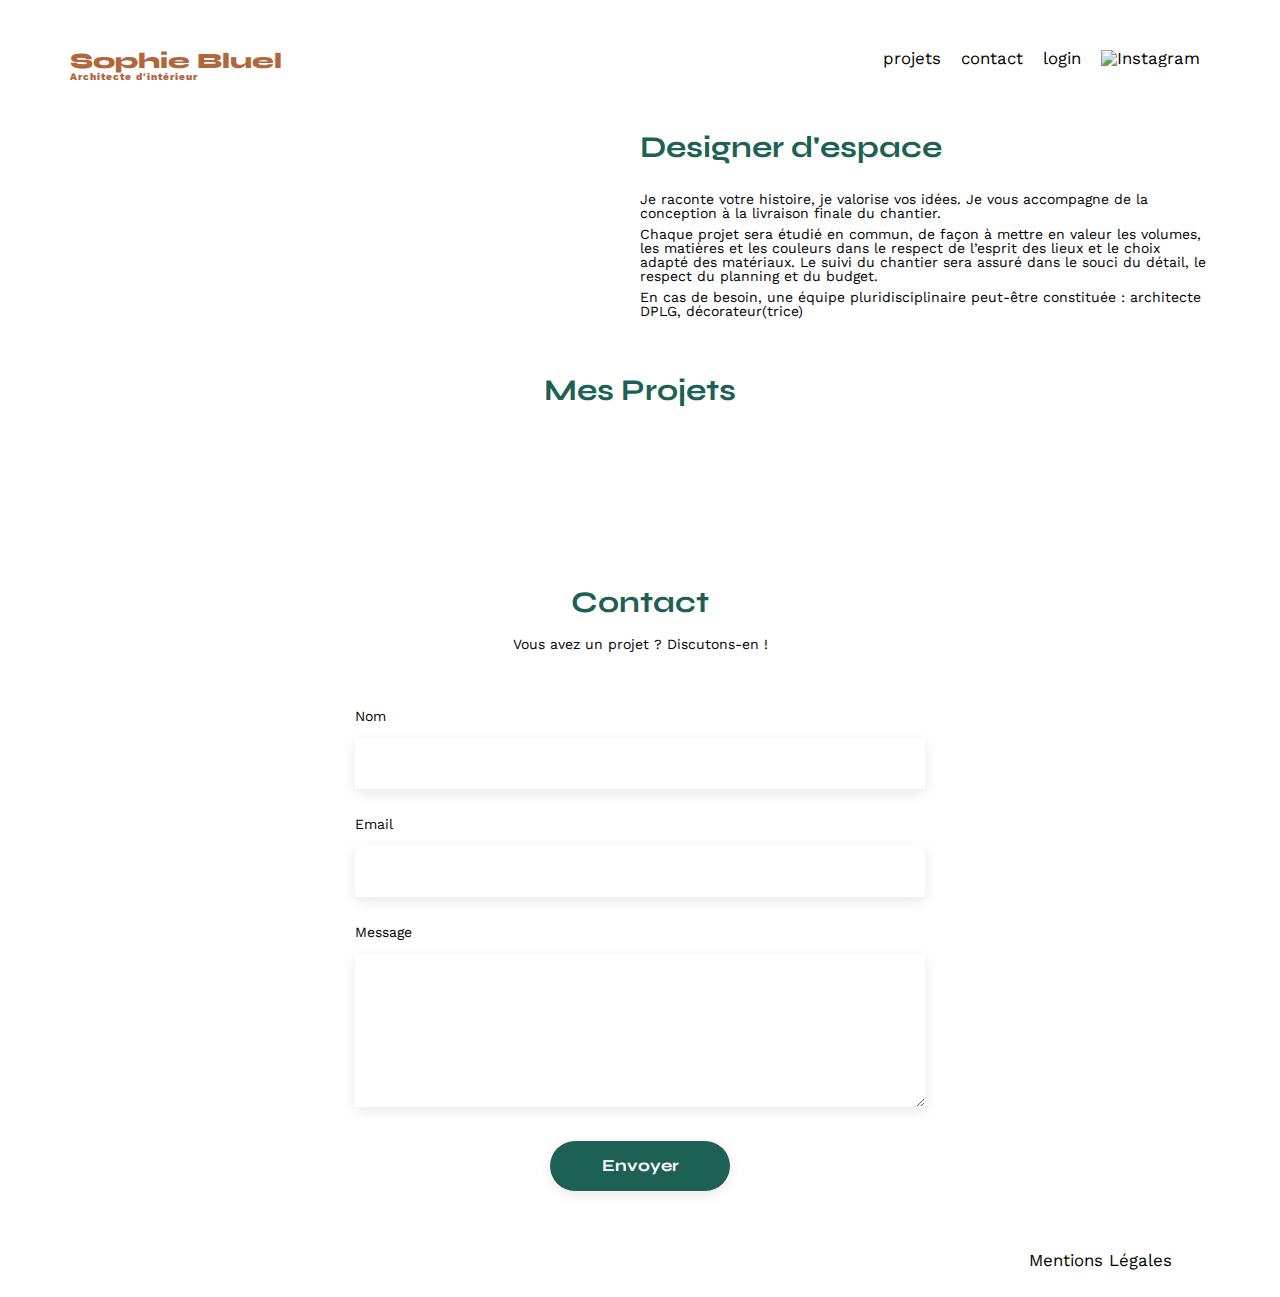
==== FrontEnd/index.html @ e888a5dd "'first commit" ====
<!DOCTYPE html>
<html lang="fr">
<head>
	<meta charset="UTF-8">
	<title>Sophie Bluel - Architecte d'intérieur</title>
	<meta name="viewport" content="width=device-width, initial-scale=1.0">
	<link rel="preconnect" href="https://fonts.googleapis.com">
	<link rel="preconnect" href="https://fonts.gstatic.com" crossorigin>
	<link href="https://fonts.googleapis.com/css2?family=Syne:wght@700;800&family=Work+Sans&display=swap" rel="stylesheet">
	<meta name="description" content="">
	<link rel="stylesheet" href="./assets/style.css">
</head>
<body>
<header>
	<h1>Sophie Bluel <span>Architecte d'intérieur</span></h1>
	<nav>
		<ul>
			<li>projets</li>
			<li>contact</li>
			<li>login</li>
			<li><img src="./assets/icons/instagram.png" alt="Instagram"></li>
		</ul>
	</nav>
</header>
<main>
	<section id="introduction">
		<figure>
			<img src="./assets/images/sophie-bluel.png" alt="">
		</figure>
		<article>
			<h2>Designer d'espace</h2>
			<p>Je raconte votre histoire, je valorise vos idées. Je vous accompagne de la conception à la livraison finale du chantier.</p>
			<p>Chaque projet sera étudié en commun, de façon à mettre en valeur les volumes, les matières et les couleurs dans le respect de l’esprit des lieux et le choix adapté des matériaux. Le suivi du chantier sera assuré dans le souci du détail, le respect du planning et du budget.</p>
			<p>En cas de besoin, une équipe pluridisciplinaire peut-être constituée : architecte DPLG, décorateur(trice)</p>
		</article>
	</section>
	<section id="portfolio">
		<h2>Mes Projets</h2>
		<div id="categories-filter">
			<!--gérer avec JS-->
		</div>
		<div class="gallery">
			<!-- générer dynamiquement avec JS-->

		</div>
	</section>
	<section id="contact">
		<h2>Contact</h2>
		<p>Vous avez un projet ? Discutons-en !</p>
		<form action="#" method="post">
			<label for="name">Nom</label>
			<input type="text" name="name" id="name">
			<label for="email">Email</label>
			<input type="email" name="email" id="email">
			<label for="message">Message</label>
			<textarea name="message" id="message" cols="30" rows="10"></textarea>
			<input type="submit" value="Envoyer">
		</form>
	</section>
</main>

<footer>
	<nav>
		<ul>
			<li>Mentions Légales</li>
		</ul>
	</nav>
</footer>
<script src="./assets/javascript/works.js"></script>
</body>
</html>
---- FrontEnd/assets/style.css ----
/* http://meyerweb.com/eric/tools/css/reset/
   v2.0 | 20110126
   License: none (public domain)
*/

html, body, div, span, applet, object, iframe,
h1, h2, h3, h4, h5, h6, p, blockquote, pre,
a, abbr, acronym, address, big, cite, code,
del, dfn, em, img, ins, kbd, q, s, samp,
small, strike, strong, sub, sup, tt, var,
b, u, i, center,
dl, dt, dd, ol, ul, li,
fieldset, form, label, legend,
table, caption, tbody, tfoot, thead, tr, th, td,
article, aside, canvas, details, embed,
figure, figcaption, footer, header, hgroup,
menu, nav, output, ruby, section, summary,
time, mark, audio, video {
	margin: 0;
	padding: 0;
	border: 0;
	font-size: 100%;
	font: inherit;
	vertical-align: baseline;
}
/* HTML5 display-role reset for older browsers */
article, aside, details, figcaption, figure,
footer, header, hgroup, menu, nav, section {
	display: block;
}
body {
	line-height: 1;
}
ol, ul {
	list-style: none;
}
blockquote, q {
	quotes: none;
}
blockquote:before, blockquote:after,
q:before, q:after {
	content: '';
	content: none;
}
table {
	border-collapse: collapse;
	border-spacing: 0;
}
/** end reset css**/
body {
	max-width: 1140px;
	margin:auto;
	font-family: 'Work Sans' ;
	font-size: 14px;
}
header {
	display: flex;
	justify-content: space-between;
	margin: 50px 0
}
section {
	margin: 50px 0
}

h1{
	display: flex;
	flex-direction: column;
	font-family: 'Syne';
	font-size: 22px;
	font-weight: 800;
	color: #B1663C
}

h1 > span {
	font-family: 'Work Sans';
	font-size:10px;
	letter-spacing: 0.1em;
;
}

h2{
	font-family: 'Syne';
	font-weight: 700;
	font-size: 30px;
	color: #1D6154
}
nav ul {
	display: flex;
	align-items: center;
	list-style-type: none;

}
nav li {
	padding: 0 10px;
	font-size: 1.2em;
}

li:hover {
	color: #B1663C;
}
#introduction {
	display: flex;
	align-items: center;
}
#introduction figure {
	flex: 1
}
#introduction img {
	display: block;
	margin: auto;
	width: 80%;
}

#introduction article {
	flex: 1
}
#introduction h2 {
	margin-bottom: 1em;
}

#introduction p {
	margin-bottom: 0.5em;
}
#portfolio h2 {
	text-align: center;
	margin-bottom: 1em;
}
.gallery {
	width: 100%;
	display: grid;
	grid-template-columns: 1fr 1fr 1fr;
	grid-column-gap: 20px;
	grid-row-gap: 20px;
}

.gallery img {
	width: 100%;

}
#contact {
	width: 50%;
margin: auto;
}
#contact > * {
	text-align: center;

}
#contact h2{
	margin-bottom: 20px;
}
#contact form {
	text-align: left;
	margin-top:30px;
	display: flex;
	flex-direction: column;
}

#contact input {
	height: 50px;
	font-size: 1.2em;
	border: none;
	box-shadow: 0px 4px 14px rgba(0, 0, 0, 0.09);
}
#contact label {
	margin: 2em 0 1em 0;
}
#contact textarea {
	border: none;
	box-shadow: 0px 4px 14px rgba(0, 0, 0, 0.09);
}

input[type="submit"]{
	font-family: 'Syne';
	font-weight: 700;
	color: white;
	background-color: #1D6154;
	margin : 2em auto ;
	width: 180px;
	text-align: center;
	border-radius: 60px ;
}

footer nav ul {
	display: flex;
	justify-content: flex-end;
	margin: 2em
}

/*** Les buttons des categories***/

#categories-filter {
	
	display: inline-flex;
	justify-content: center;
	align-items: center;
	gap: 10px;
	margin-top: 50px;
	margin-bottom: 50px;
}
/** style des bouttons **/
.filter{
	border-radius: 60px;
	align-items: center;
	padding: 9px 16px;
	background-color: #fff;
	border: 1px solid #1D6154;
	color: #1D6154;
	font-family: Syne;
	font-size: 16px;
	flex-shrink:0;
}
.filter.active{
	background: #1D6154;
	color: #fff;
}
/***Page LogIN****/
h2.title-logIn{
text-align: center;
margin-top: 150px;

}
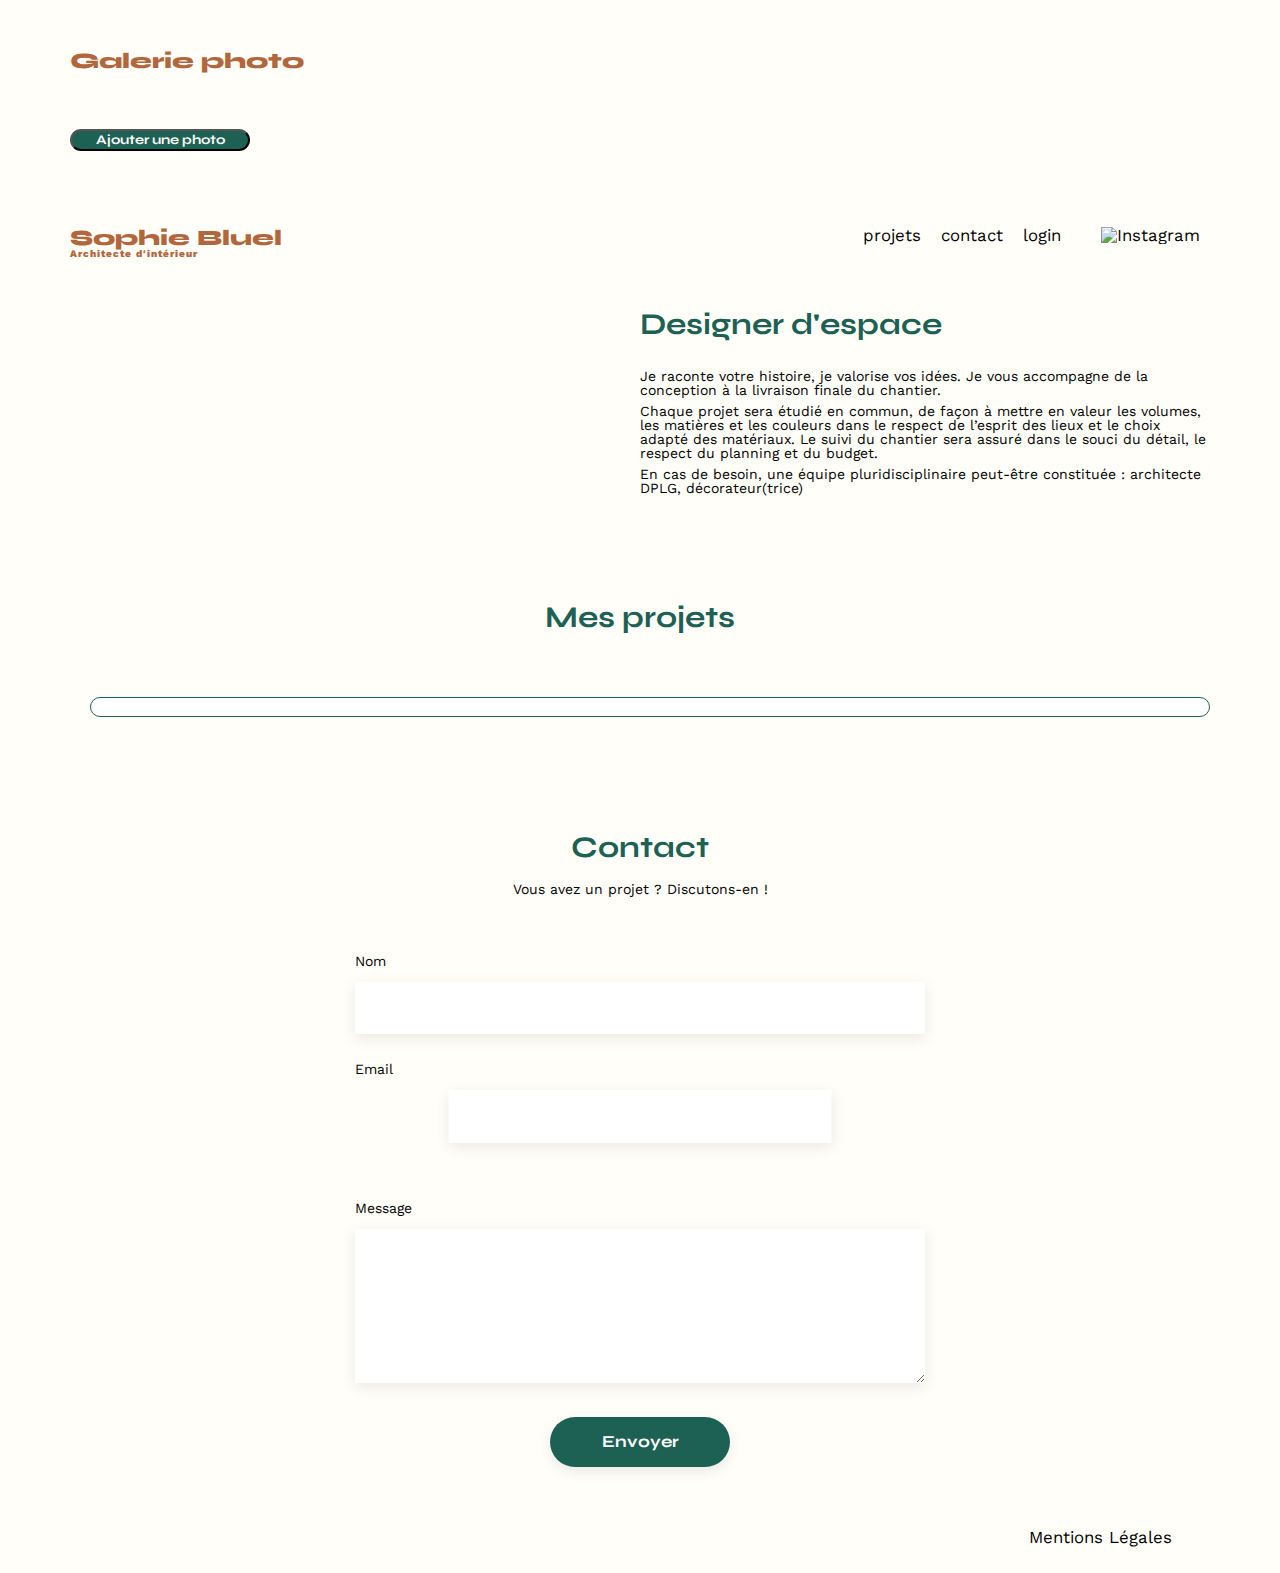
==== commit 51e85e9f: "premier commit" ====
--- a/FrontEnd/index.html
+++ b/FrontEnd/index.html
@@ -8,16 +8,33 @@
 	<link rel="preconnect" href="https://fonts.gstatic.com" crossorigin>
 	<link href="https://fonts.googleapis.com/css2?family=Syne:wght@700;800&family=Work+Sans&display=swap" rel="stylesheet">
 	<meta name="description" content="">
+	<script src="https://kit.fontawesome.com/3c74274841.js" crossorigin="anonymous"></script>
 	<link rel="stylesheet" href="./assets/style.css">
 </head>
+<section id="la modale">
+	<h1 class= titre-Madale>Galerie photo</h1>
+	<div class="gallery">
+		<!-- générer dynamiquement avec JS-->
+
+	</div>
+	<input type="submit" value="Ajouter une photo" id="btn modal">
+</section>
+
+<aside id="homepageEdit">
+	<div class="Icon-Edit">
+		<i class="fa-regular fa-pen-to-square"></i>
+		<p class="Edit">mode d'édition</p>
+	</div>
+</aside>
 <body>
 <header>
 	<h1>Sophie Bluel <span>Architecte d'intérieur</span></h1>
 	<nav>
 		<ul>
-			<li>projets</li>
-			<li>contact</li>
-			<li>login</li>
+			<li><a href="index.html">projets</a></li>
+			<li><a href="#contact">contact</a></li>
+			<li><a href="login.html" id="loginBtn">login</a></li>
+			<li><a href="login.html" id="logoutBtn">logout</a></li>
 			<li><img src="./assets/icons/instagram.png" alt="Instagram"></li>
 		</ul>
 	</nav>
@@ -35,8 +52,16 @@
 		</article>
 	</section>
 	<section id="portfolio">
-		<h2>Mes Projets</h2>
+		<div class="Icon-Edit">
+			<h2>Mes projets</h2>
+			<a href="#">	
+				<i class="fa-regular fa-pen-to-square"></i>
+				<p class="Edit">mode d'édition</p>
+			</a>
+		</div>
 		<div id="categories-filter">
+			<div class="filter buttons"></div>
+		</div>
 			<!--gérer avec JS-->
 		</div>
 		<div class="gallery">
@@ -67,5 +92,8 @@
 	</nav>
 </footer>
 <script src="./assets/javascript/works.js"></script>
+<script src="./assets/javascript/users.js"></script>
+<script src="./assets/javascript/script.js"></script>
+
 </body>
 </html>
--- a/FrontEnd/assets/style.css
+++ b/FrontEnd/assets/style.css
@@ -131,6 +131,7 @@
 	grid-template-columns: 1fr 1fr 1fr;
 	grid-column-gap: 20px;
 	grid-row-gap: 20px;
+	padding-top: 30px;
 }
 
 .gallery img {
@@ -189,18 +190,15 @@
 /*** Les buttons des categories***/
 
 #categories-filter {
-	
-	display: inline-flex;
-	justify-content: center;
-	align-items: center;
-	gap: 10px;
-	margin-top: 50px;
-	margin-bottom: 50px;
+	text-align: center;
+	margin-top: 35px;
+	margin-bottom: 35px;
 }
 /** style des bouttons **/
 .filter{
 	border-radius: 60px;
 	align-items: center;
+	margin-left: 20px;
 	padding: 9px 16px;
 	background-color: #fff;
 	border: 1px solid #1D6154;
@@ -213,9 +211,114 @@
 	background: #1D6154;
 	color: #fff;
 }
+/*** Homepage_Edition****/
+#homepageEdit{
+	color: #FFF;
+	background: #000;
+	margin: 0;
+	padding: 20px 0;
+}
+.Icon-Edit{
+	display: flex;
+	flex-direction: row;
+	justify-content: center;
+	gap: 12px;
+}
+i.fa-regular{
+	color: #FFF;
+	font-size: 15px;
+}
+.Edit{
+	font-size: 16px;
+	font-weight: 400;
+}
 /***Page LogIN****/
 h2.title-logIn{
 text-align: center;
 margin-top: 150px;
 
 }
+#connexion{
+	display: block;
+	text-align: center;
+}
+#logIn{
+	display: flex;
+	flex-direction: column;
+}
+#connexion label{
+	font-family: "work sans";
+	font-size: 14px;
+	font-weight: 500;
+	margin-bottom: 7px;
+}
+input#email, input#password{
+	margin-left: 50%;
+	transform: translateX(-50%); 
+	margin-bottom:30px;
+	width: 379px;
+	height: 51px;
+	background: #FFF;
+	box-shadow: 0px 4px 14px 0px rgba(0, 0, 0, 0.09)
+}
+
+p.ErrorLogIn {
+	margin: 50px;
+	text-align: center;
+	margin-top: 28px;
+	margin-bottom: 355px;
+	text-decoration: underline;
+}
+input [type="submit"],[value="Se connecter"]{
+	
+	border: none;
+	height: 36px;
+	font-size: 14px;
+} 
+a{
+	text-decoration: none;
+	color: #000;
+}
+a.active{
+	color: #000;
+	font-weight: 600;
+}
+nav li a:hover {
+ color:#B1663C;
+}	
+nav img{
+	width: 22px;
+	height: 22px;
+}
+#error-message{
+	color: red; 
+	display: none;
+}
+
+body{
+	background: #FFFEF8;
+}
+/** Page si utilisateur est connecté**/
+#portfolio .Icon-Edit{
+display: flex;
+flex-direction: row;
+gap:12px;
+margin-top: 100px;
+
+}
+
+#portfolio .Edit{
+	padding-top: 8px;
+	font-size: 14px;
+}
+#portfolio i.fa-regular{
+	color: #000;
+	font-size: 15px;
+	padding-top: 7px;
+	margin-left: 20px;
+}
+#portfolio a{
+	display: flex;
+	flex-direction: row;
+	gap:10px;
+} 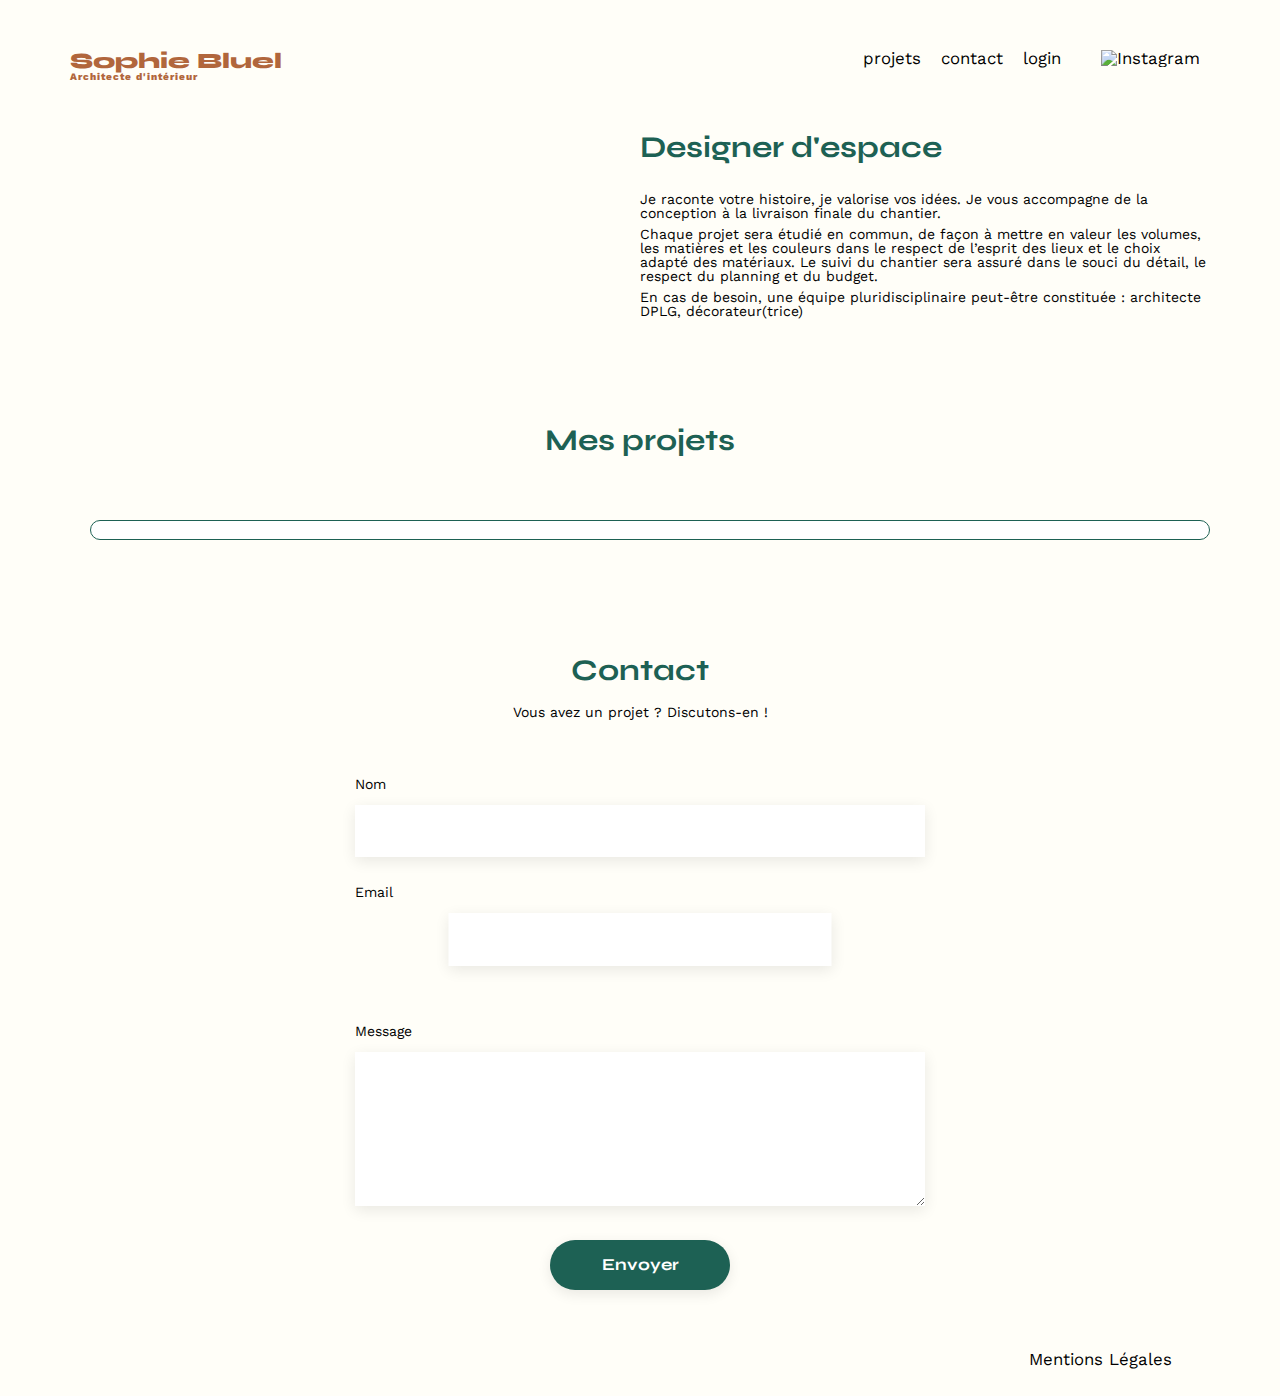
==== commit ef78ed7f: "ajout de la modal" ====
--- a/FrontEnd/index.html
+++ b/FrontEnd/index.html
@@ -11,14 +11,6 @@
 	<script src="https://kit.fontawesome.com/3c74274841.js" crossorigin="anonymous"></script>
 	<link rel="stylesheet" href="./assets/style.css">
 </head>
-<section id="la modale">
-	<h1 class= titre-Madale>Galerie photo</h1>
-	<div class="gallery">
-		<!-- générer dynamiquement avec JS-->
-
-	</div>
-	<input type="submit" value="Ajouter une photo" id="btn modal">
-</section>
 
 <aside id="homepageEdit">
 	<div class="Icon-Edit">
@@ -26,62 +18,65 @@
 		<p class="Edit">mode d'édition</p>
 	</div>
 </aside>
+	
 <body>
-<header>
-	<h1>Sophie Bluel <span>Architecte d'intérieur</span></h1>
-	<nav>
+	<header>
+		<h1>Sophie Bluel <span>Architecte d'intérieur</span></h1>
+		<nav>
 		<ul>
-			<li><a href="index.html">projets</a></li>
-			<li><a href="#contact">contact</a></li>
+			<li><a href="index.html#portfolio">projets</a></li>
+			<li><a href="index.html#contact">contact</a></li>
 			<li><a href="login.html" id="loginBtn">login</a></li>
 			<li><a href="login.html" id="logoutBtn">logout</a></li>
 			<li><img src="./assets/icons/instagram.png" alt="Instagram"></li>
 		</ul>
 	</nav>
-</header>
-<main>
-	<section id="introduction">
-		<figure>
-			<img src="./assets/images/sophie-bluel.png" alt="">
-		</figure>
-		<article>
-			<h2>Designer d'espace</h2>
-			<p>Je raconte votre histoire, je valorise vos idées. Je vous accompagne de la conception à la livraison finale du chantier.</p>
-			<p>Chaque projet sera étudié en commun, de façon à mettre en valeur les volumes, les matières et les couleurs dans le respect de l’esprit des lieux et le choix adapté des matériaux. Le suivi du chantier sera assuré dans le souci du détail, le respect du planning et du budget.</p>
-			<p>En cas de besoin, une équipe pluridisciplinaire peut-être constituée : architecte DPLG, décorateur(trice)</p>
-		</article>
-	</section>
-	<section id="portfolio">
-		<div class="Icon-Edit">
-			<h2>Mes projets</h2>
-			<a href="#">	
-				<i class="fa-regular fa-pen-to-square"></i>
-				<p class="Edit">mode d'édition</p>
-			</a>
-		</div>
-		<div id="categories-filter">
-			<div class="filter buttons"></div>
-		</div>
-			<!--gérer avec JS-->
-		</div>
-		<div class="gallery">
+	</header>
+			
+	<main>
+		<section id="introduction">
+			<figure>
+				<img src="./assets/images/sophie-bluel.png" alt="">
+			</figure>
+			<article>
+				<h2>Designer d'espace</h2>
+				<p>Je raconte votre histoire, je valorise vos idées. Je vous accompagne de la conception à la livraison finale du chantier.</p>
+				<p>Chaque projet sera étudié en commun, de façon à mettre en valeur les volumes, les matières et les couleurs dans le respect de l’esprit des lieux et le choix adapté des matériaux. Le suivi du chantier sera assuré dans le souci du détail, le respect du planning et du budget.</p>
+				<p>En cas de besoin, une équipe pluridisciplinaire peut-être constituée : architecte DPLG, décorateur(trice)</p>
+			</article>
+		</section>
+		
+		<section id="portfolio">
+			<div class="title Icon-Edit">
+				<h2>Mes projets</h2>
+				<button id="Icon-Edit">
+					<i class="fa-regular fa-pen-to-square"></i>
+					<p class="Edit">mode d'édition</p>
+				</button>
+			</div>		
+			<div id="categories-filter">
+				<div class="filter buttons"></div>
+			</div>
+						<!--gérer avec JS-->
+			</div>
+			<div class="gallery">
 			<!-- générer dynamiquement avec JS-->
+			</div>
 
-		</div>
-	</section>
-	<section id="contact">
-		<h2>Contact</h2>
-		<p>Vous avez un projet ? Discutons-en !</p>
-		<form action="#" method="post">
-			<label for="name">Nom</label>
-			<input type="text" name="name" id="name">
-			<label for="email">Email</label>
-			<input type="email" name="email" id="email">
-			<label for="message">Message</label>
-			<textarea name="message" id="message" cols="30" rows="10"></textarea>
-			<input type="submit" value="Envoyer">
-		</form>
-	</section>
+		</section>
+		<section id="contact">
+			<h2>Contact</h2>
+			<p>Vous avez un projet ? Discutons-en !</p>
+			<form action="#" method="post">
+				<label for="name">Nom</label>
+				<input type="text" name="name" id="name">
+				<label for="email">Email</label>
+				<input type="email" name="email" id="email">
+				<label for="message">Message</label>
+				<textarea name="message" id="message" cols="30" rows="10"></textarea>
+				<input type="submit" value="Envoyer">
+			</form>
+		</section>
 </main>
 
 <footer>
@@ -91,9 +86,32 @@
 		</ul>
 	</nav>
 </footer>
+			<!--La modale -->
+		
+				
+				<div id="modal" class="modal-container">
+					<div class="modal-content">
+						<button class="close-btn"><i class="fa-solid fa-xmark"></i></button>
+					
+						<h3 class="title-modale">Galerie photo</h3>
+						<div class="gallery-MODALE"></div>
+					<!-- Les images seront générées dynamiquement ici -->
+					 
+						<!--<button id="btn-delete"><i class="fa-solid fa-trash-can"></i></button>-->
+						<div class="borderline"></div>
+						<input type="submit" value="Ajouter une photo" id="add-photoBtn">
+					</div>
+				</div>
+					
+		
+							<!--Fin de la Modale-->
+
+	
+						
 <script src="./assets/javascript/works.js"></script>
 <script src="./assets/javascript/users.js"></script>
 <script src="./assets/javascript/script.js"></script>
+<script src="./assets/javascript/modals.js"></script>
 
 </body>
 </html>
--- a/FrontEnd/assets/style.css
+++ b/FrontEnd/assets/style.css
@@ -298,12 +298,19 @@
 body{
 	background: #FFFEF8;
 }
-/** Page si utilisateur est connecté**/
-#portfolio .Icon-Edit{
+/************************Page si utilisateur est connecté**/
+#portfolio{
+	margin-top:100px;
+	
+	
+}
+.title #Icon-Edit{
 display: flex;
 flex-direction: row;
 gap:12px;
-margin-top: 100px;
+border: none;
+background: none;
+cursor: pointer;
 
 }
 
@@ -321,4 +328,102 @@
 	display: flex;
 	flex-direction: row;
 	gap:10px;
-} +}
+/****************************************Style MODALE***********************************/
+.modal-container{
+   display: none;
+    position: fixed;
+	z-index: 1;
+    left: 0;
+    top: 0;
+    width: 100%;
+    height: 100%;
+    overflow: auto;
+    background: rgba(0, 0, 0, 0.30);
+}
+
+.modal-content {
+    background-color: #FFF;
+    margin: 15% auto;
+    padding: 20px;
+    border: none;
+    width: 80%;
+    max-width: 630px;
+	height: 80%;
+    position: relative;
+	text-align: center;
+	border-radius: 10px;
+}
+/***Close button***/
+.close-btn {
+    border: none;
+	background-color: #FFF;
+	position: absolute;
+	top: 24px;
+	right: 24px;
+}
+
+.fa-xmark{
+	font-size: 24px;
+	color: #000;
+	cursor: pointer;
+	
+}
+
+
+/***contenu modal***/
+.title-modale {
+    margin-top: 60px;
+	font-size: 26px;
+}
+
+.borderline {
+    border-top: 1px solid #B3B3B3;
+    margin: 20px 0 38px;
+	width: 420px;
+	align-self: center;
+}
+input [type="submit"],[value="Ajouter une photo"]{
+	
+	border: none;
+	height: 36px;
+	width: 237px !important;
+	font-size: 14px;
+	margin:0 !important;
+
+} 
+
+#btn-delete{
+	border: none;
+	background-color: #000;
+	border-radius: 2px;
+	position: absolute;
+	right: 3px;
+	top: 4px;
+	cursor: pointer;
+}
+.fa-trash-can{
+	color: #fff;
+	font-size: 9px;
+	flex-shrink: 0;
+	
+}
+
+/****Style gallery-Modal***/
+.gallery-MODALE {
+    display: flex;
+    flex-wrap: wrap;
+    justify-content: center;
+    gap: 10px;
+}
+
+.gallery-MODALE img {
+    width: 100px;
+    height: auto;
+    cursor: pointer;
+    transition: transform 0.2s;
+}
+
+.gallery-MODALE img:hover {
+    transform: scale(1.1);
+}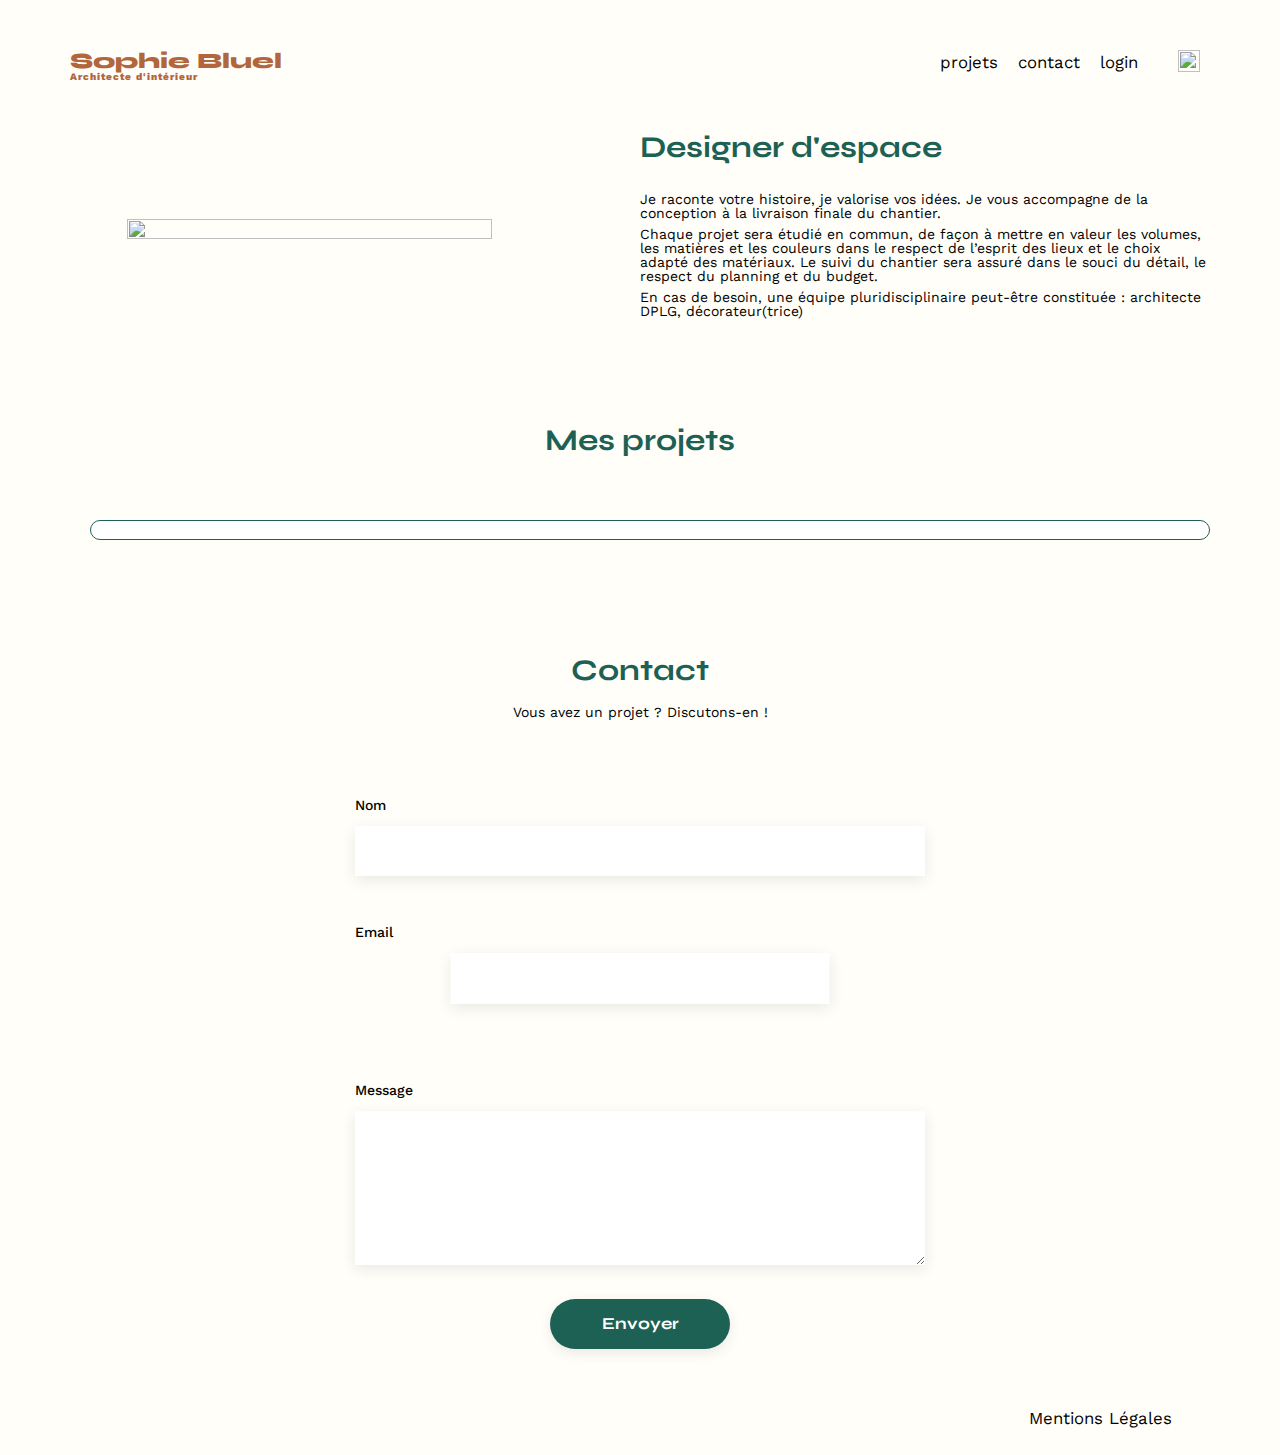
==== commit ea04f3e3: "test mise à jour" ====
--- a/FrontEnd/index.html
+++ b/FrontEnd/index.html
@@ -1,117 +1,155 @@
-<!DOCTYPE html>
 <html lang="fr">
+
 <head>
 	<meta charset="UTF-8">
 	<title>Sophie Bluel - Architecte d'intérieur</title>
 	<meta name="viewport" content="width=device-width, initial-scale=1.0">
 	<link rel="preconnect" href="https://fonts.googleapis.com">
 	<link rel="preconnect" href="https://fonts.gstatic.com" crossorigin>
-	<link href="https://fonts.googleapis.com/css2?family=Syne:wght@700;800&family=Work+Sans&display=swap" rel="stylesheet">
+	<link href="https://fonts.googleapis.com/css2?family=Syne:wght@700;800&family=Work+Sans&display=swap"
+		rel="stylesheet">
 	<meta name="description" content="">
 	<script src="https://kit.fontawesome.com/3c74274841.js" crossorigin="anonymous"></script>
 	<link rel="stylesheet" href="./assets/style.css">
 </head>
 
-<aside id="homepageEdit">
-	<div class="Icon-Edit">
-		<i class="fa-regular fa-pen-to-square"></i>
-		<p class="Edit">mode d'édition</p>
+<body>
+	<aside id="homepageEdit">
+		<div class="Icon-Edit">
+			<i class="fa-regular fa-pen-to-square"></i>
+			<p class="Edit">mode d'édition</p>
+		</div>
+	</aside>
+	<div id="mainContainer">
+		<header>
+			<h1>Sophie Bluel <span>Architecte d'intérieur</span></h1>
+			<nav>
+				<ul>
+					<li><a href="index.html#portfolio">projets</a></li>
+					<li><a href="index.html#contact">contact</a></li>
+					<li><a href="login.html" id="loginBtn">login</a></li>
+					<li><a href="login.html" id="logoutBtn">logout</a></li>
+					<li><img src="./assets/icons/instagram.png" alt="Instagram"></li>
+				</ul>
+			</nav>
+		</header>
+
+		<main>
+			<section id="introduction">
+				<figure>
+					<img src="./assets/images/sophie-bluel.png" alt="">
+				</figure>
+				<article>
+					<h2>Designer d'espace</h2>
+					<p>Je raconte votre histoire, je valorise vos idées. Je vous accompagne de la conception à la
+						livraison finale du chantier.</p>
+					<p>Chaque projet sera étudié en commun, de façon à mettre en valeur les volumes, les matières et les
+						couleurs dans le respect de l’esprit des lieux et le choix adapté des matériaux. Le suivi du
+						chantier sera assuré dans le souci du détail, le respect du planning et du budget.</p>
+					<p>En cas de besoin, une équipe pluridisciplinaire peut-être constituée : architecte DPLG,
+						décorateur(trice)</p>
+				</article>
+			</section>
+
+			<section id="portfolio">
+				<div class="title Icon-Edit">
+					<h2>Mes projets</h2>
+					<button id="Icon-Edit">
+						<i class="fa-regular fa-pen-to-square"></i>
+						<p class="Edit">mode d'édition</p>
+					</button>
+				</div>
+				<div id="categories-filter">
+					<div class="filter buttons"></div>
+				</div>
+				<!--gérer avec JS-->
+
+				<div class="gallery">
+					<!-- générer dynamiquement avec JS-->
+				</div>
+
+			</section>
+			<section id="contact">
+				<h2>Contact</h2>
+				<p>Vous avez un projet ? Discutons-en !</p>
+				<form action="#" method="post">
+					<label for="name">Nom</label>
+					<input type="text" name="name" id="name">
+					<label for="email">Email</label>
+					<input type="email" name="email" id="email">
+					<label for="message">Message</label>
+					<textarea name="message" id="message" cols="30" rows="10"></textarea>
+					<input type="submit" value="Envoyer">
+				</form>
+			</section>
+		</main>
+
+		<footer>
+			<nav>
+				<ul>
+					<li>Mentions Légales</li>
+				</ul>
+			</nav>
+		</footer>
+
+		<!-----------------------La modale --------------------------->
+		<dialog id="modal">
+			<div class="modal-content">
+				<button class="close-btn"><i class="fa-solid fa-xmark"></i></button>
+
+				<div class="modal-maincontent">
+					<h3 class="title-modal">Galerie photo</h3>
+					<div class="gallery-modal">
+						<!-- Les images seront générées dynamiquement ici -->
+					</div>
+					<!-- borderline générer dynamiquement -->
+				</div>
+				<input type="submit" id="add-photoBtn" value="Ajouter une photo"> </input>
+			</div>
+		</dialog>
+		<dialog id="modal-creer">
+			<div class="modal-content">
+				<button class="back-btn"><i class="fa-solid fa-arrow-left"></i></button>
+				<button class="close-btn"><i class="fa-solid fa-xmark"></i></button>
+
+				<div class="modal-maincontent">
+					<h3 class="title-modal">Ajout photo</h3>
+
+					<form id="formAddWork">
+						<div class="containerAddPhoto">
+							<i class="fa-regular fa-image"></i>
+							<label for="file" class="labelFile">+ Ajouter photo</label>
+							<p>jpg, png : 4mo max</p>
+							<input type="file" class="hidden" name="image" id="file" accept="image/jpg, image/png"
+								required>
+
+							<img id="previewImage" src="#" alt="Aperçu de l'image" class="hidden">
+						</div>
+
+						<label for="title">Titre</label>
+						<input type="text" name="title" id="title" required>
+
+						<label for="categoryInput">Catégorie</label>
+						<div class="select-wrapper">
+							<select id="categoryInput" name="category" required>
+							</select>
+							<i class="fa-solid fa-chevron-down"></i>
+						</div>
+						<hr>
+						<input type="submit" id="addWorkBtn" value="Valider">
+					</form>
+					</form>
+				</div>
+			</div>
+		</dialog>
+
 	</div>
-</aside>
-	
-<body>
-	<header>
-		<h1>Sophie Bluel <span>Architecte d'intérieur</span></h1>
-		<nav>
-		<ul>
-			<li><a href="index.html#portfolio">projets</a></li>
-			<li><a href="index.html#contact">contact</a></li>
-			<li><a href="login.html" id="loginBtn">login</a></li>
-			<li><a href="login.html" id="logoutBtn">logout</a></li>
-			<li><img src="./assets/icons/instagram.png" alt="Instagram"></li>
-		</ul>
-	</nav>
-	</header>
-			
-	<main>
-		<section id="introduction">
-			<figure>
-				<img src="./assets/images/sophie-bluel.png" alt="">
-			</figure>
-			<article>
-				<h2>Designer d'espace</h2>
-				<p>Je raconte votre histoire, je valorise vos idées. Je vous accompagne de la conception à la livraison finale du chantier.</p>
-				<p>Chaque projet sera étudié en commun, de façon à mettre en valeur les volumes, les matières et les couleurs dans le respect de l’esprit des lieux et le choix adapté des matériaux. Le suivi du chantier sera assuré dans le souci du détail, le respect du planning et du budget.</p>
-				<p>En cas de besoin, une équipe pluridisciplinaire peut-être constituée : architecte DPLG, décorateur(trice)</p>
-			</article>
-		</section>
-		
-		<section id="portfolio">
-			<div class="title Icon-Edit">
-				<h2>Mes projets</h2>
-				<button id="Icon-Edit">
-					<i class="fa-regular fa-pen-to-square"></i>
-					<p class="Edit">mode d'édition</p>
-				</button>
-			</div>		
-			<div id="categories-filter">
-				<div class="filter buttons"></div>
-			</div>
-						<!--gérer avec JS-->
-			</div>
-			<div class="gallery">
-			<!-- générer dynamiquement avec JS-->
-			</div>
 
-		</section>
-		<section id="contact">
-			<h2>Contact</h2>
-			<p>Vous avez un projet ? Discutons-en !</p>
-			<form action="#" method="post">
-				<label for="name">Nom</label>
-				<input type="text" name="name" id="name">
-				<label for="email">Email</label>
-				<input type="email" name="email" id="email">
-				<label for="message">Message</label>
-				<textarea name="message" id="message" cols="30" rows="10"></textarea>
-				<input type="submit" value="Envoyer">
-			</form>
-		</section>
-</main>
-
-<footer>
-	<nav>
-		<ul>
-			<li>Mentions Légales</li>
-		</ul>
-	</nav>
-</footer>
-			<!--La modale -->
-		
-				
-				<div id="modal" class="modal-container">
-					<div class="modal-content">
-						<button class="close-btn"><i class="fa-solid fa-xmark"></i></button>
-					
-						<h3 class="title-modale">Galerie photo</h3>
-						<div class="gallery-MODALE"></div>
-					<!-- Les images seront générées dynamiquement ici -->
-					 
-						<!--<button id="btn-delete"><i class="fa-solid fa-trash-can"></i></button>-->
-						<div class="borderline"></div>
-						<input type="submit" value="Ajouter une photo" id="add-photoBtn">
-					</div>
-				</div>
-					
-		
-							<!--Fin de la Modale-->
-
-	
-						
-<script src="./assets/javascript/works.js"></script>
-<script src="./assets/javascript/users.js"></script>
-<script src="./assets/javascript/script.js"></script>
-<script src="./assets/javascript/modals.js"></script>
+	<script src="./assets/javascript/works.js"></script>
+	<script src="./assets/javascript/users.js"></script>
+	<script src="./assets/javascript/script.js"></script>
+	<script src="./assets/javascript/modals.js"></script>
 
 </body>
-</html>
+
+</html>--- a/FrontEnd/assets/style.css
+++ b/FrontEnd/assets/style.css
@@ -3,19 +3,87 @@
    License: none (public domain)
 */
 
-html, body, div, span, applet, object, iframe,
-h1, h2, h3, h4, h5, h6, p, blockquote, pre,
-a, abbr, acronym, address, big, cite, code,
-del, dfn, em, img, ins, kbd, q, s, samp,
-small, strike, strong, sub, sup, tt, var,
-b, u, i, center,
-dl, dt, dd, ol, ul, li,
-fieldset, form, label, legend,
-table, caption, tbody, tfoot, thead, tr, th, td,
-article, aside, canvas, details, embed,
-figure, figcaption, footer, header, hgroup,
-menu, nav, output, ruby, section, summary,
-time, mark, audio, video {
+html,
+body,
+div,
+span,
+applet,
+object,
+iframe,
+h1,
+h2,
+h3,
+h4,
+h5,
+h6,
+p,
+blockquote,
+pre,
+a,
+abbr,
+acronym,
+address,
+big,
+cite,
+code,
+del,
+dfn,
+em,
+img,
+ins,
+kbd,
+q,
+s,
+samp,
+small,
+strike,
+strong,
+sub,
+sup,
+tt,
+var,
+b,
+u,
+i,
+center,
+dl,
+dt,
+dd,
+ol,
+ul,
+li,
+fieldset,
+form,
+label,
+legend,
+table,
+caption,
+tbody,
+tfoot,
+thead,
+tr,
+th,
+td,
+article,
+aside,
+canvas,
+details,
+embed,
+figure,
+figcaption,
+footer,
+header,
+hgroup,
+menu,
+nav,
+output,
+ruby,
+section,
+summary,
+time,
+mark,
+audio,
+video {
 	margin: 0;
 	padding: 0;
 	border: 0;
@@ -23,46 +91,68 @@
 	font: inherit;
 	vertical-align: baseline;
 }
+
 /* HTML5 display-role reset for older browsers */
-article, aside, details, figcaption, figure,
-footer, header, hgroup, menu, nav, section {
+article,
+aside,
+details,
+figcaption,
+figure,
+footer,
+header,
+hgroup,
+menu,
+nav,
+section {
 	display: block;
 }
+
 body {
 	line-height: 1;
 }
-ol, ul {
+
+ol,
+ul {
 	list-style: none;
 }
-blockquote, q {
+
+blockquote,
+q {
 	quotes: none;
 }
-blockquote:before, blockquote:after,
-q:before, q:after {
+
+blockquote:before,
+blockquote:after,
+q:before,
+q:after {
 	content: '';
 	content: none;
 }
+
 table {
 	border-collapse: collapse;
 	border-spacing: 0;
 }
+
 /** end reset css**/
 body {
-	max-width: 1140px;
-	margin:auto;
-	font-family: 'Work Sans' ;
+	margin: auto;
+	font-family: 'Work Sans';
 	font-size: 14px;
-}
+	background: #FFFEF8;
+}
+
 header {
 	display: flex;
 	justify-content: space-between;
 	margin: 50px 0
 }
+
 section {
 	margin: 50px 0
 }
 
-h1{
+h1 {
 	display: flex;
 	flex-direction: column;
 	font-family: 'Syne';
@@ -71,25 +161,27 @@
 	color: #B1663C
 }
 
-h1 > span {
+h1>span {
 	font-family: 'Work Sans';
-	font-size:10px;
+	font-size: 10px;
 	letter-spacing: 0.1em;
-;
-}
-
-h2{
+	;
+}
+
+h2 {
 	font-family: 'Syne';
 	font-weight: 700;
 	font-size: 30px;
 	color: #1D6154
 }
+
 nav ul {
 	display: flex;
 	align-items: center;
 	list-style-type: none;
 
 }
+
 nav li {
 	padding: 0 10px;
 	font-size: 1.2em;
@@ -98,13 +190,16 @@
 li:hover {
 	color: #B1663C;
 }
+
 #introduction {
 	display: flex;
 	align-items: center;
 }
+
 #introduction figure {
 	flex: 1
 }
+
 #introduction img {
 	display: block;
 	margin: auto;
@@ -114,6 +209,7 @@
 #introduction article {
 	flex: 1
 }
+
 #introduction h2 {
 	margin-bottom: 1em;
 }
@@ -121,10 +217,12 @@
 #introduction p {
 	margin-bottom: 0.5em;
 }
+
 #portfolio h2 {
 	text-align: center;
 	margin-bottom: 1em;
 }
+
 .gallery {
 	width: 100%;
 	display: grid;
@@ -138,20 +236,24 @@
 	width: 100%;
 
 }
+
 #contact {
 	width: 50%;
-margin: auto;
-}
-#contact > * {
-	text-align: center;
-
-}
-#contact h2{
+	margin: auto;
+}
+
+#contact>* {
+	text-align: center;
+
+}
+
+#contact h2 {
 	margin-bottom: 20px;
 }
+
 #contact form {
 	text-align: left;
-	margin-top:30px;
+	margin-top: 30px;
 	display: flex;
 	flex-direction: column;
 }
@@ -162,23 +264,25 @@
 	border: none;
 	box-shadow: 0px 4px 14px rgba(0, 0, 0, 0.09);
 }
+
 #contact label {
 	margin: 2em 0 1em 0;
 }
+
 #contact textarea {
 	border: none;
 	box-shadow: 0px 4px 14px rgba(0, 0, 0, 0.09);
 }
 
-input[type="submit"]{
+input[type="submit"] {
 	font-family: 'Syne';
 	font-weight: 700;
 	color: white;
 	background-color: #1D6154;
-	margin : 2em auto ;
+	margin: 2em auto;
 	width: 180px;
 	text-align: center;
-	border-radius: 60px ;
+	border-radius: 60px;
 }
 
 footer nav ul {
@@ -194,8 +298,9 @@
 	margin-top: 35px;
 	margin-bottom: 35px;
 }
+
 /** style des bouttons **/
-.filter{
+.filter {
 	border-radius: 60px;
 	align-items: center;
 	margin-left: 20px;
@@ -205,57 +310,68 @@
 	color: #1D6154;
 	font-family: Syne;
 	font-size: 16px;
-	flex-shrink:0;
-}
-.filter.active{
+	flex-shrink: 0;
+}
+
+.filter.active {
 	background: #1D6154;
 	color: #fff;
 }
+
 /*** Homepage_Edition****/
-#homepageEdit{
+#homepageEdit {
 	color: #FFF;
 	background: #000;
 	margin: 0;
 	padding: 20px 0;
 }
-.Icon-Edit{
+
+.Icon-Edit {
 	display: flex;
 	flex-direction: row;
 	justify-content: center;
 	gap: 12px;
 }
-i.fa-regular{
+
+i.fa-regular {
 	color: #FFF;
 	font-size: 15px;
 }
-.Edit{
+
+.Edit {
 	font-size: 16px;
 	font-weight: 400;
 }
+
 /***Page LogIN****/
-h2.title-logIn{
-text-align: center;
-margin-top: 150px;
-
-}
-#connexion{
+h2.title-logIn {
+	text-align: center;
+	margin-top: 150px;
+
+}
+
+#connexion {
 	display: block;
 	text-align: center;
 }
-#logIn{
+
+#logIn {
 	display: flex;
 	flex-direction: column;
 }
-#connexion label{
+
+#connexion label {
 	font-family: "work sans";
 	font-size: 14px;
 	font-weight: 500;
 	margin-bottom: 7px;
 }
-input#email, input#password{
+
+input#email,
+input#password {
 	margin-left: 50%;
-	transform: translateX(-50%); 
-	margin-bottom:30px;
+	transform: translateX(-50%);
+	margin-bottom: 30px;
 	width: 379px;
 	height: 51px;
 	background: #FFF;
@@ -269,161 +385,286 @@
 	margin-bottom: 355px;
 	text-decoration: underline;
 }
-input [type="submit"],[value="Se connecter"]{
-	
+
+[value="Se connecter"] {
 	border: none;
 	height: 36px;
 	font-size: 14px;
-} 
-a{
+}
+
+a {
 	text-decoration: none;
 	color: #000;
 }
-a.active{
+
+a.active {
 	color: #000;
 	font-weight: 600;
 }
+
 nav li a:hover {
- color:#B1663C;
-}	
-nav img{
+	color: #B1663C;
+}
+
+nav img {
 	width: 22px;
 	height: 22px;
 }
-#error-message{
-	color: red; 
+
+#error-message {
+	color: red;
 	display: none;
 }
 
-body{
-	background: #FFFEF8;
-}
+#mainContainer {
+	margin-right: auto;
+	margin-left: auto;
+	max-width: 1140px;
+}
+
 /************************Page si utilisateur est connecté**/
-#portfolio{
-	margin-top:100px;
-	
-	
-}
-.title #Icon-Edit{
-display: flex;
-flex-direction: row;
-gap:12px;
-border: none;
-background: none;
-cursor: pointer;
-
-}
-
-#portfolio .Edit{
+#portfolio {
+	margin-top: 100px;
+
+
+}
+
+.title #Icon-Edit {
+	display: flex;
+	flex-direction: row;
+	gap: 12px;
+	border: none;
+	background: none;
+	cursor: pointer;
+
+}
+
+#portfolio .Edit {
 	padding-top: 8px;
 	font-size: 14px;
 }
-#portfolio i.fa-regular{
+
+#portfolio i.fa-regular {
 	color: #000;
 	font-size: 15px;
 	padding-top: 7px;
 	margin-left: 20px;
 }
-#portfolio a{
+
+#portfolio a {
 	display: flex;
 	flex-direction: row;
-	gap:10px;
-}
+	gap: 10px;
+}
+
 /****************************************Style MODALE***********************************/
-.modal-container{
-   display: none;
-    position: fixed;
-	z-index: 1;
-    left: 0;
-    top: 0;
-    width: 100%;
-    height: 100%;
-    overflow: auto;
-    background: rgba(0, 0, 0, 0.30);
+dialog {
+	border: none;
+	border-radius: 10px;
+	width: 660px;
 }
 
 .modal-content {
-    background-color: #FFF;
-    margin: 15% auto;
-    padding: 20px;
-    border: none;
-    width: 80%;
-    max-width: 630px;
-	height: 80%;
-    position: relative;
-	text-align: center;
-	border-radius: 10px;
-}
-/***Close button***/
-.close-btn {
-    border: none;
+	background-color: #FFF;
+	position: relative;
+	text-align: center;
+}
+
+.modal-maincontent {
+	display: flex;
+	flex-direction: column;
+	padding-top: 30px;
+	align-items: center;
+}
+
+/***buttons des modales***/
+.close-btn,
+.modal-back {
+	border: none;
 	background-color: #FFF;
 	position: absolute;
-	top: 24px;
-	right: 24px;
-}
-
-.fa-xmark{
+	top: 26px;
+	right: 30px;
+}
+
+.fa-xmark {
 	font-size: 24px;
 	color: #000;
 	cursor: pointer;
-	
-}
-
-
-/***contenu modal***/
-.title-modale {
-    margin-top: 60px;
-	font-size: 26px;
-}
-
-.borderline {
-    border-top: 1px solid #B3B3B3;
-    margin: 20px 0 38px;
-	width: 420px;
-	align-self: center;
-}
-input [type="submit"],[value="Ajouter une photo"]{
-	
+
+}
+
+#add-photoBtn,
+#addWorkbtn {
 	border: none;
 	height: 36px;
 	width: 237px !important;
 	font-size: 14px;
-	margin:0 !important;
-
-} 
-
-#btn-delete{
+	margin: 20px !important;
+	align-self: center;
+}
+
+.btn-delete {
 	border: none;
 	background-color: #000;
 	border-radius: 2px;
 	position: absolute;
-	right: 3px;
-	top: 4px;
+	margin-left: -30px;
+	margin-top: 7px;
 	cursor: pointer;
 }
-.fa-trash-can{
+
+i.fa-trash-can {
 	color: #fff;
 	font-size: 9px;
-	flex-shrink: 0;
-	
-}
-
-/****Style gallery-Modal***/
-.gallery-MODALE {
-    display: flex;
-    flex-wrap: wrap;
-    justify-content: center;
-    gap: 10px;
-}
-
-.gallery-MODALE img {
-    width: 100px;
-    height: auto;
-    cursor: pointer;
-    transition: transform 0.2s;
-}
-
-.gallery-MODALE img:hover {
-    transform: scale(1.1);
+	padding: 3px 0;
+
+}
+
+.back-btn {
+	border: none;
+	background: none;
+	cursor: pointer;
+	position: absolute;
+	left: 30px;
+	top: 26px;
+}
+
+.fa-arrow-left {
+	font-size: 21px;
+}
+
+/******fin des buttons***
+
+
+
+/***contenu modale 1 ***/
+.title-modal {
+	margin-top: 30px;
+	font-size: 26px;
+}
+
+hr {
+	border: 1px solid #B3B3B3;
+	background: #B3B3B3;
+	border-top: none;
+	width: 100%;
+	margin-left: auto;
+	margin-right: auto;
+}
+
+.gallery-modal {
+	display: flex;
+	flex-wrap: wrap;
+	gap: 17px;
+	padding: 45px 45px 0;
+}
+
+.gallery-modal img {
+	width: 100px;
+	height: auto;
+	cursor: pointer;
+	transition: transform 0.2s;
+}
+
+.gallery-modal img:hover {
+	transform: scale(1.1);
+}
+
+
+.containerAddPhoto {
+	padding-bottom: 50px;
+	gap: 7px;
+	background-color: #e8f1f6;
+	padding: 19px;
+	border-radius: 3px;
+	margin-bottom: 9px;
+}
+
+.fa-image {
+	font-size: 76px !important;
+	color: #cbd6dc;
+	margin: 0;
+}
+
+
+/* Formulaire ajout travail */
+
+#formAddWork {
+	display: flex;
+	flex-direction: column;
+	gap: 10px;
+	text-align: start;
+	margin-top: 33px;
+}
+
+#formAddWork input[type="text"],
+#formAddWork select {
+	padding: 18px;
+}
+
+#formAddWork select {
+	appearance: none;
+	border-radius: 0;
+	margin-bottom: 42px;
+	width: 100%;
+	position: relative;
+	display: inline-block;
+}
+
+.select-wrapper {
+	position: relative;
+	display: inline-block;
+	width: 100%;
+}
+
+.select-wrapper i {
+	position: absolute;
+	top: 29px;
+	right: 29px;
+	transform: translateY(-50%);
+	pointer-events: none;
+	color: gray;
+}
+
+.containerAddPhoto {
+	display: flex;
+	flex-direction: column;
+	align-items: center;
+	gap: 7px;
+	background-color: #e8f1f6;
+	padding: 19px;
+	border-radius: 3px;
+	margin-bottom: 9px;
+	height: 169px;
+	width: 420px;
+	justify-content: center;
+}
+
+#previewImage {
+	max-height: 160px;
+}
+
+.labelFile {
+	color: #306685;
+	background-color: #cbd6dc;
+	padding: 10px 33px;
+	border-radius: 50px;
+}
+
+label {
+	font-size: 14px;
+	font-weight: 500;
+	padding-top: 21px;
+}
+
+#categoryInput,
+#title {
+	border: none;
+	background: #fff;
+	box-shadow: 0px 4px 14px 0px rgba(0, 0, 0, 0.09);
+}
+
+.hidden {
+	display: none;
 }